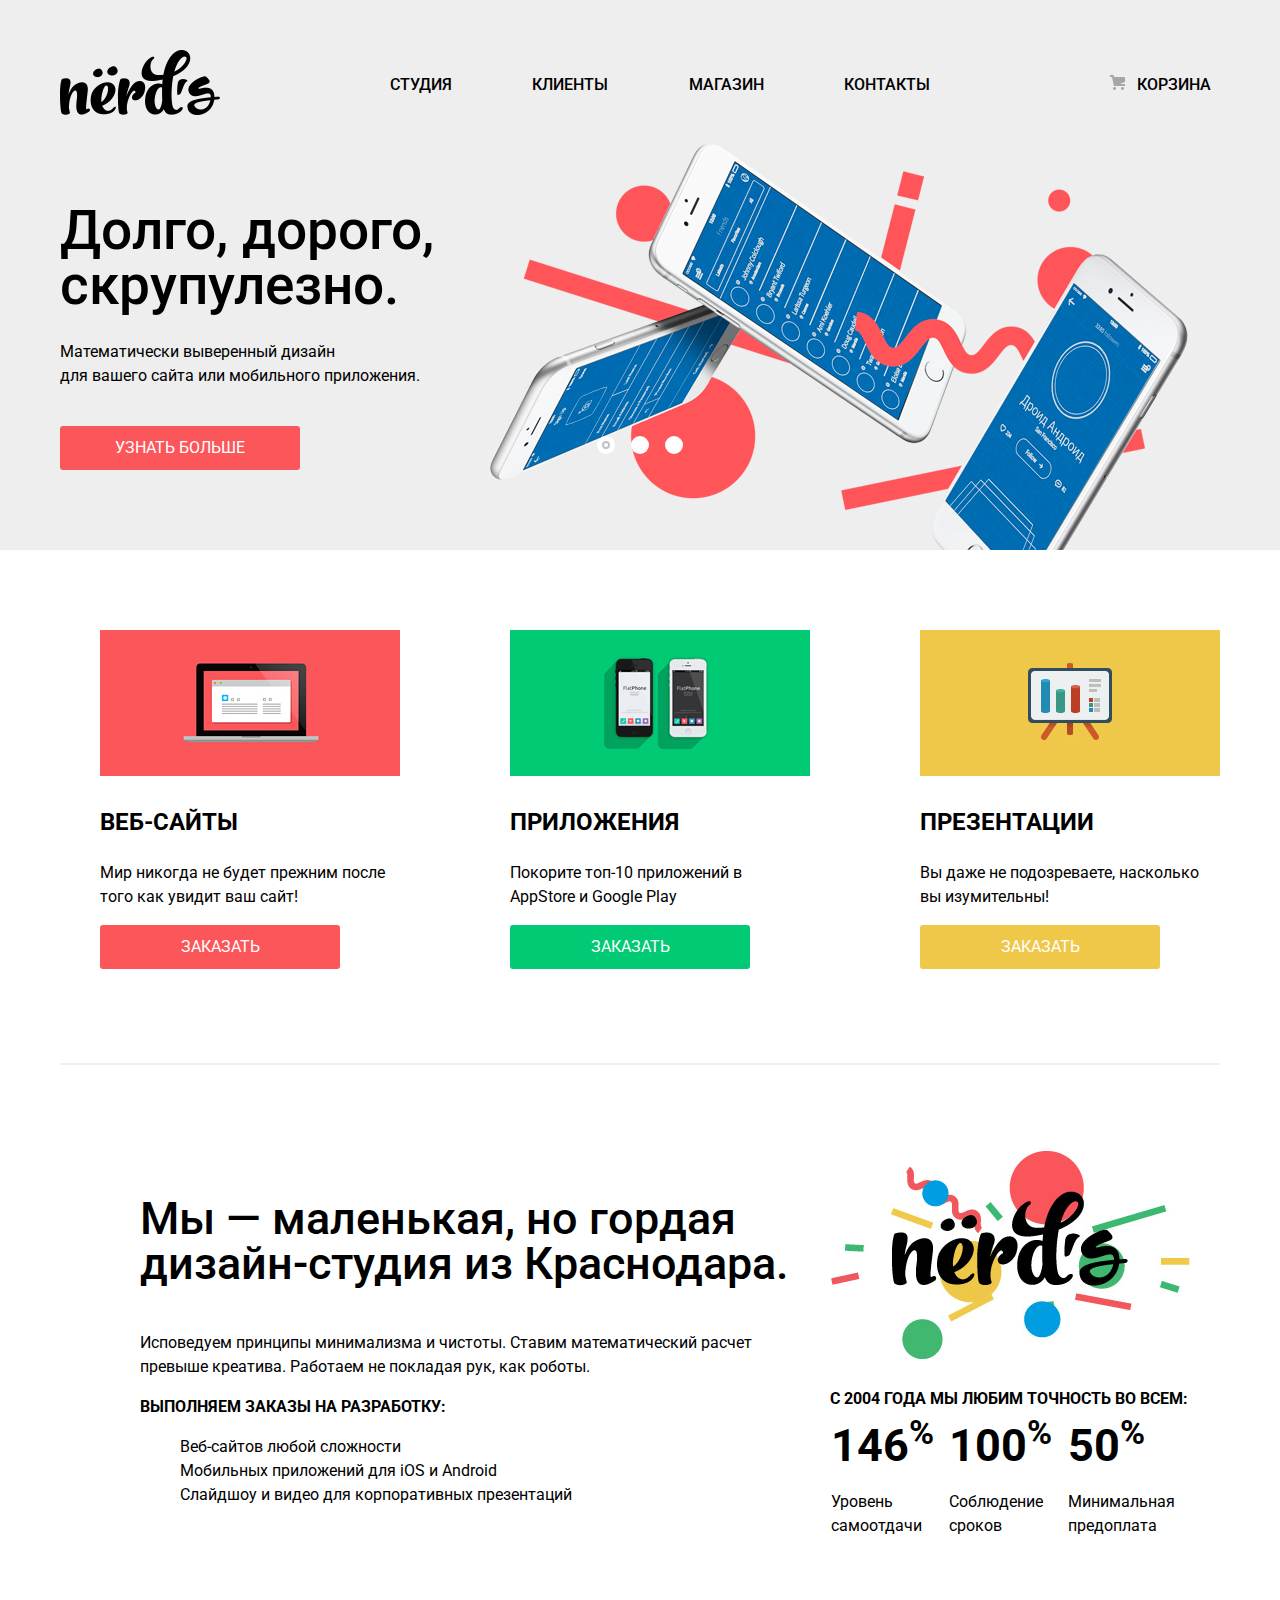
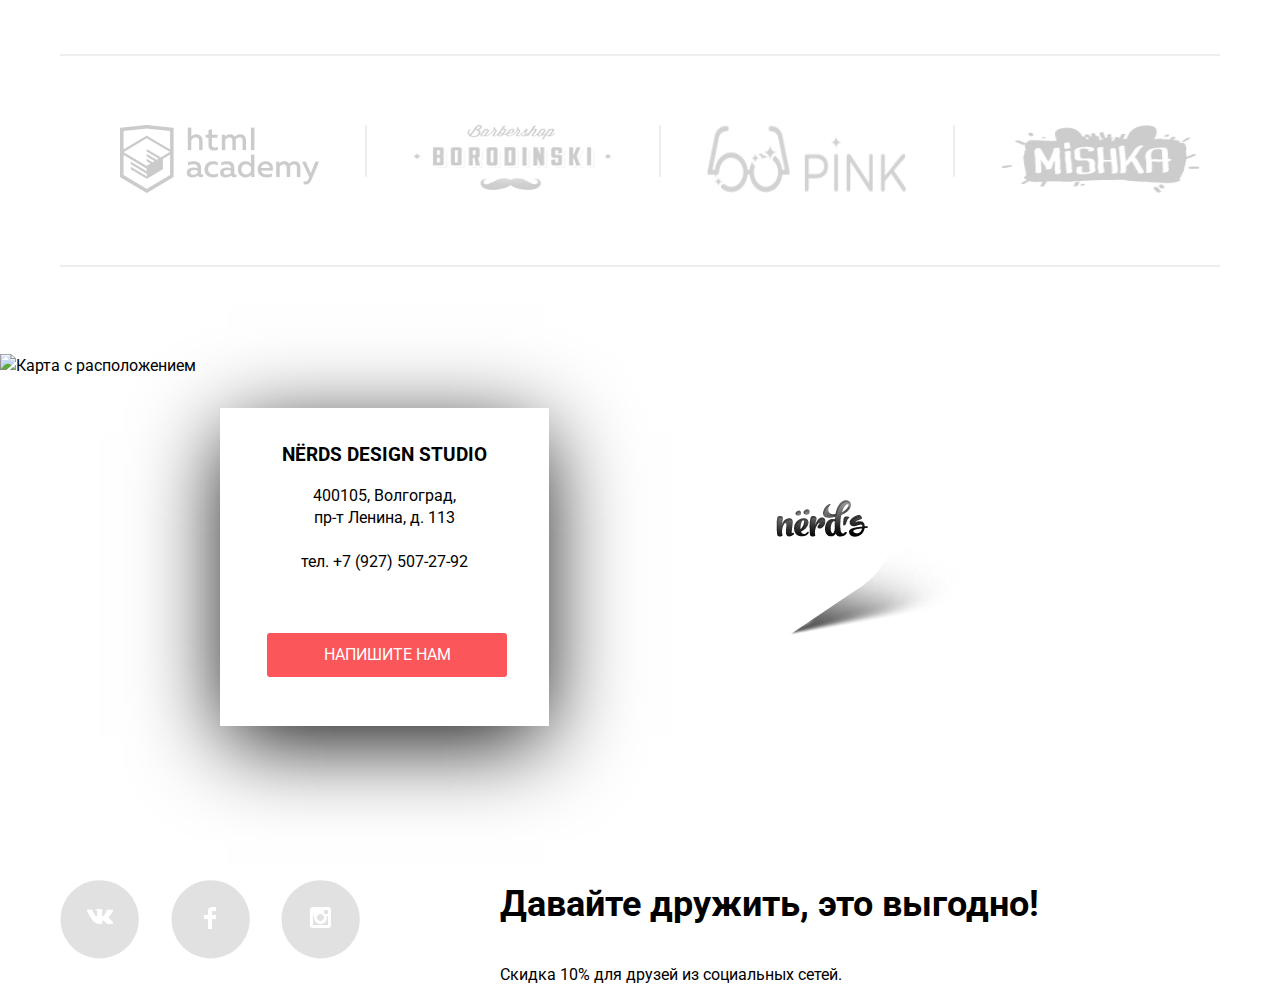
==== index.html @ 1b6fc86b "index page" ====
<!DOCTYPE html>
<html lang="ru">
	<head>
		<meta charset="utf-8">
		<meta name="viewport" content="width=device-width,initial-scale=1">
		<title>web-студия Nerds</title>
		<link href="https://fonts.googleapis.com/css?family=Roboto:400,500&amp;subset=cyrillic" rel="stylesheet">
		<link href="css/normalize.css" rel="stylesheet">
		<link href="css/styles.css" rel="stylesheet">
		<link rel="shortcut icon" href="img/favicon.ico" type="image/x-icon">
	</head>
	<body>
		<header class="main-header">
			<nav class="main-navigation">
				<div class="main-navigation-wrapper">
					<div class="container">
						<a class="main-header-logo" href="#">
							<img src="img/nerds-logo.png" width="160" height="65" alt="Логотип Nerds">
						</a>
						<ul class="site-navigation">
							<li><a href="studio.html">Студия</a></li>
							<li><a href="clients.html">Клиенты</a></li>
							<li><a href="shop.html">Магазин</a></li>
							<li><a href="contacts.html">Контакты</a></li>
						</ul>
						<ul class="user-navigation">
							<li class="cart-link">
								<a class="cart-link" href="#"><img src="img/cart-icon.png" alt="">&nbsp&nbsp&nbspКорзина</a>
							</li>
						</ul>
					</div>
				</div>
			</nav>
		</header>
		<section class="slider">
			<div class="container">
				<h2 class="visually-hidden">Преимущества</h2>
				<input class="visually-hidden" type="radio" id="product-1" name="toggle" checked>
				<input class="visually-hidden" type="radio" id="product-2" name="toggle">
				<input class="visually-hidden" type="radio" id="product-3" name="toggle">
				<div class="slider-controls">
					<label class="slider-controls-item slider-controls-item--1" for="product-1">Первый</label>
					<label class="slider-controls-item slider-controls-item--2" for="product-2">Второй</label>
					<label class="slider-controls-item slider-controls-item--3" for="product-3">Третий</label>
				</div>
				<ul class="slider-list">
					<li class="slider-item">
						<h3>Долго, дорого,<br> скрупулезно.</h3>
						<p>Математически выверенный дизайн<br> для вашего сайта или мобильного приложения.</p>
						<a class="slider-item-button button" href="#">Узнать больше</a>
					</li>
					<li class="slider-item">
						<h3>Любим математику как никто другой</h3>
						<p>Никакого креатива, только математические формулы для расчета идеальных пропорций.</p>
						<a class="slider-item-button button" href="#">Узнать больше</a>
					</li>
					<li class="slider-item">
						<h3>Только ночь,<br> только хардкор</h3>
						<p>Работать днем, как все? Мы против этого.<br> Ближе к полуночи работа только начинается.</p>
						<a class="slider-item-button button" href="#">Узнать больше</a>
					</li>
				</ul>
			</div>
		</section>
		<main class="container">
			<h1 class="visually-hidden">web-студия Nerds</h1>
			<section class="service">
				<h2 class="visually-hidden">Услуги</h2>
				<ul class="service-list">
					<li class="service-item">
						<img src="img/illustration-1.png" width="300" height="146" alt="">
						<h3>ВЕБ-САЙТЫ</h3>
						<p>Мир никогда не будет прежним после того как увидит ваш сайт!</p>
						<a class="button" href="#">Заказать</a>
					</li>
					<li class="service-item">
						<img src="img/illustration-2.png" width="300" height="146" alt="">
						<h3>ПРИЛОЖЕНИЯ</h3>
						<p>Покорите топ-10 приложений в AppStore и Google Play</p>
						<a class="button button-green" href="#">Заказать</a>
					</li>
					<li class="service-item">
						<img src="img/illustration-3.png" width="300" height="146" alt="">
						<h3>ПРЕЗЕНТАЦИИ</h3>
						<p>Вы даже не подозреваете, насколько вы изумительны!</p>
						<a class="button button-yellow" href="#">Заказать</a>
					</li>
				</ul>
			</section>
			<div class="seporate">
				<img src="img/divide.png" width="100%" alt="">
			</div>
			<section class="achievements">
				<div class="work">
					<h2 class="visually-hidden">Достижения</h2>
					<h3>Мы — маленькая, но гордая дизайн-студия из Краснодара.</h3>
					<p>Исповедуем принципы минимализма и чистоты. 
					Ставим математический расчет превыше креатива. 
					Работаем не покладая рук, как роботы.</p>
					<p class="bold">ВЫПОЛНЯЕМ ЗАКАЗЫ НА РАЗРАБОТКУ:</p>
					<ul class="working">
						<li>Веб-сайтов любой сложности</li>
						<li>Мобильных приложений для iOS и Android</li>
						<li>Слайдшоу и видео для корпоративных презентаций</li>
					</ul>
				</div>
				<div class="statistics">
					<img src="img/nerds-illustration.png" width="360" height="208" alt="Логотип Nerds">
					<h4>С 2004 ГОДА МЫ ЛЮБИМ ТОЧНОСТЬ ВО ВСЕМ:</h4>
					<table class="rate">
						<tr class="percent">
							<td>146<sup>%</sup></td>
							<td>100<sup>%</sup></td>
							<td>50<sup>%</sup></td>
						</tr>
						<tr>
							<td>Уровень<br> самоотдачи</td>
							<td>Соблюдение<br> сроков</td>
							<td>Минимальная<br> предоплата</td>
						</tr>
					</table>
				</div>
			</section>
			<div class="seporate">
				<img src="img/divide.png" width="100%" alt="">
			</div>
			<section class="examples">
				<h2 class="visually-hidden">Примеры работ</h2>
				<ul class="projects">
					<li><a href="#"><img src="img/logo-1.png" width="199" height="68" class="semi" alt="Пример сайта html-acadyme"></a></li>
					<li><img src="img/div.png" alt=""></li>
					<li><a href="https://nabegopg.github.io/"><img src="img/logo-2.png" width="199" height="68" class="semi" alt="Пример сайта barbershop"></a></li>
					<li><img src="img/div.png" alt=""></li>
					<li><a href="#"><img src="img/logo-3.png" width="199" height="68" class="semi" alt="Пример сайта pink"></a></li>
					<li><img src="img/div.png" alt=""></li>
					<li><a href="#"><img src="img/logo-4.png" width="199" height="68" class="semi" alt="Пример сайта mishka"></a></li>
				</ul>
			</section>
			<div class="seporate">
				<img src="img/divide.png" width="100%" alt="">
			</div>
		</main>
		<footer class="main-footer">
			<div class="map">
				<img src="img/map-vlg2.png" width="100%"height="416px" alt="Карта с расположением">
				<section class="contacts">
					<h2 class="visually-hidden">Контактная информация</h2>
					<h3>NЁRDS DESIGN STUDIO</h3>
					<p>
						400105, Волгоград,<br>
						пр-т Ленина, д. 113<br><br>
						тел. +7 (927) 507-27-92
					</p>
					<a class="button open-form" href="#">НАПИШИТЕ НАМ</a>
				</section>
				<div class="marker">
					<img src="img/map-marker.png" alt="marker">
				</div>
			</div>
			<div class="container">
				<div class="footer-social">
					<ul>
						<li>
							<a class="social-button" href="#">
								<span class="visually-hidden">Вконтакте</span>
								<img src="img/vk-icon.png" class="social-active" alt="vk">
							</a>
						</li>
						<li>
							<a class="social-button" href="#">
								<span class="visually-hidden">Фейсбук</span>
								<img src="img/fb-icon.png" class="social-active" alt="fb">
							</a>
						</li>
						<li>
							<a class="social-button" href="#">
								<span class="visually-hidden">Инстаграм</span>
								<img src="img/insta-icon.png" class="social-active" alt="inst">
							</a>
						</li>
					</ul>
				</div>
				<div class="sale">
					<h4>Давайте дружить, это выгодно!</h3>
					<p>Скидка 10% для друзей из социальных сетей.</p>
				</div>
			</div>
		</footer>
			<section class="modal modal-form">
				<div class="modal-feedback">
					<h2>Напишите нам</h2>
					<form class="feedback-form" action="https://echo.htmlacademy.ru" method="post">
						<p class="feedback-item">
							<label for="feedback-name">Ваше имя:</label><br>
							<input id="feedback-name" type="text" name="name" value="" placeholder="Имя Фамилия">
						</p>
						<p class="feedback-item">
							<label for="feedback-mail">Ваш e-mail:</label><br>
							<input id="feedback-mail" type="text" name="mail" value="" placeholder="email@example.com">
						</p>
						<p class="feedback-item">
							<label for="feedback-text">Текст письма:</label><br>
							<input id="feedback-text" type="text" name="text" value="" placeholder="В свободной форме">
						</p>
						<button class="button" type="submit">Отправить</button>
					</form>
					<button class="modal-close" id="modal_close" type="button">Х</button>
				</div>
			</section>
			<div class="overlay"></div><!-- Пoдлoжкa -->
		<script src="scripts.js"></script>
	</body>
</html>
---- css/styles.css ----
body {
  margin: 0;
  padding: 0;
  min-width: 1200px;

  font-family: Roboto, Arial, sans-serif;
  font-size: 16px;
  line-height: 24px;
  font-weight: 400;
  color: #000000;
  
  background-color: #ffffff;
  background-image: url("../img/white_back.png");
  background-position: top center;
  background-repeat: no-repeat;
}

a {
	text-decoration: none;
}

.visually-hidden {
	display: none;
	position: absolute;
  width: 1px;
  height: 1px;
  clip: rect(0, 0, 0, 0);
}

.main-header {
  background-color: #eeeeee;
}

.main-header-logo:hover,
.main-header-logo:focus {
	opacity: 0.7;
}

.main-header-logo:active {
	opacity: 0.3;
}

.slider {
  position: relative;
  
  background-color: #eeeeee;
}

.slider {
  position: relative;
  
  background-color: #eeeeee;
}

.slider-controls {
  position: absolute;
  left: 50%;
  bottom: 104px;
  z-index: 100;
  
  width: 160px;
  height: 18px;

  text-align: center;
  font-size: 0;
  transform: translateX(-50%);
}

.slider-controls label {
  position: relative;
  
  display: inline-block;
  width: 18px;
  height: 18px;
  padding: 8px;
  
  border-radius: 50%;
  cursor: pointer;
}

.slider-controls label::after {
  content: "";
  
  position: absolute;
  top: 8px;
  left: 8px;
  z-index: 1;
  
  width: 18px;
  height: 18px;
  
  background: #ffffff;
  
  border-radius: 50%;
}

.slider-list {
  margin: 0;
  padding: 0;
  
  list-style: none;
}

.slider-item {
  display: none;
  padding: 78px 0 80px 0;
}

.slider-item:nth-child(1) {
  background-image: url("../img/slide1.png");
  background-repeat: no-repeat;
  background-position: 93% 18px;
}

.slider-item:nth-child(2) {
  background-image: url("../img/slide2.png");
  background-repeat: no-repeat;
  background-position: 100% 0;
}

.slider-item:nth-child(3) {
  background-image: url("../img/slide3.png");
  background-repeat: no-repeat;
  background-position: 100% 20px;
}

#product-1:checked ~ .slider-list .slider-item:nth-child(1) {
  display: block;
}

#product-2:checked ~ .slider-list .slider-item:nth-child(2) {
  display: block;
}

#product-3:checked ~ .slider-list .slider-item:nth-child(3) {
  display: block;
}

#product-1:checked ~ .slider-controls .slider-controls-item--1::before,
#product-2:checked ~ .slider-controls .slider-controls-item--2::before,
#product-3:checked ~ .slider-controls .slider-controls-item--3::before {
  content: "";
  position: absolute;
  left: 50%;
  top: 50%;
  z-index: 2;
  width: 4px;
  height: 4px;
  margin: -4px;
  background-color: inherit;
  border: 2px solid #c1c1c1;
  border-radius: 50%;
}

.slider-item h3 {
  max-width: 600px;
  margin: 0;
  margin-bottom: 27px;
  
  font-size: 55px;
  line-height: 55px;
  font-weight: 500;
}

.slider-item p {
  max-width: 430px;
  margin: 0;
  margin-bottom: 38px;
}

.button {
  display: block;
  width: 240px;
  padding: 13px 0;
  
  font-size: 16px;
  line-height: 18px;
  color: #ffffff;
  text-transform: uppercase;
  text-align: center;
  text-decoration: none;
  
  background-color: #fb565a;
  border-radius: 3px;
  border: none;
}

.button:hover,
.button:focus {
  background-color: #e74246;
}

.button:active {
  color: rgba(255, 255, 255, 0.3);
  
  background-color: #d7373b;
  box-shadow: 0 3px rgba(0, 0, 0, 0.1) inset;
}

.button-green {
	background-color: #00ca74;
  border-radius: 3px;
  border: none;
}
.button-green:hover,
.button-green:focus {
  background-color: #00bc6c;
}

.button-green:active {
  color: rgba(255, 255, 255, 0.3);
  
  background-color: #00aa62;
  box-shadow: 0 3px rgba(0, 0, 0, 0.1) inset;
}

.button-yellow {
	background-color: #efc84a;
  border-radius: 3px;
  border: none;
}

.button-yellow:hover,
.button-yellow:focus {
  background-color: #eab534;
}

.button-yellow:active {
  color: rgba(255, 255, 255, 0.3);
  
  background-color: #e5a722;
  box-shadow: 0 3px rgba(0, 0, 0, 0.1) inset;
}

.main-navigation {
	margin: 0;
	padding: 0;
	font-size: 16px;
	font-weight: 500;
	line-height: 30px;
	text-transform: uppercase;
	color: #000000;
	background-color: #eeeeee;
	
	display: flex;
	flex-direction: column;
	align-items: center;
	min-height: 10px;
}

.main-navigation-wrapper {
  width: 100%;
}

.main-navigation-wrapper .container {
  display: flex;
  justify-content: space-between;
  margin-top: 50px;
}

.container {
	width: 1200px;
  margin: 0 auto;
  padding: 0 20px;
  box-sizing: border-box;
}

.site-navigation {
	font-size: 16px;
	font-weight: 500;
	line-height: 30px;
	text-transform: uppercase;
	width: 540px;
	margin: 0;
	padding: 0;
	padding-top: 20px;
	list-style: none;
	display: flex;
	justify-content: space-between;
	
	max-height: 32px;
}

.site-navigation-current {
  position: relative;
}

.site-navigation-current::after {
    content: "";
    position: absolute;
    right: -1px;
    bottom: 0;
    left: -1px;
    height: 2px;
    background-color: #fb565a;
}

.user-navigation {
	display: block;
	width: 120px;
	margin: 0;
	padding: 0;
	text-align: center;
	vertical-align: bottom;
	padding-top: 20px;
	max-height: 32px;
}

.site-navigation,
.user-navigation {
  list-style: none;
}

.site-navigation a,
.user-navigation a {
  color: #000000;
}

.site-navigation a:hover,
.site-navigation a:focus,
.user-navigation a:hover,
.user-navigation a:focus {
  color: #fb565a;
}

.service {
	margin-top: 80px;
	margin-bottom: 79px;
}

.service-list {
	display: flex;
	justify-content: space-between;
  list-style: none;
}

.service-item {
	width: 300px;
}

.service-item h3 {
  font-size: 24px;
  font-weight: 700;
  line-height: 30px;
  text-transform: uppercase;
}

.achievements {
	display: flex;
	justify-content: space-between;
	padding-left: 80px;
	padding-right: 250px;
	margin-top: 79px;
	margin-bottom: 70px;
}

.work {
	margin-right: 40px;
	min-width: 650px;
}

.statistics {	
	width: 360px;
}

.examples {
	margin-top: 62px;
	margin-bottom: 50px;
}

.projects {
	display: flex;
	justify-content: space-between;
	margin: 0 20px;
}

.projects li {
	margin: 0;
	
}

table {
	border-collapse: collapse;
	
	padding-top: 20px;
	width: 100%;
	min-height: 136px;
}

.percent {
	font-size: 45px;
	font-weight: 700;
	line-height: 10.06px;
}

.achievements h3 {
	font-size: 45px;
	font-weight: 500;
	line-height: 45px;
}
.achievements h4 {
	font-size: 16px;
	font-weight: 700;
	line-height: 24px;
	text-transform: uppercase;
}

.bold {
	font-size: 16px;
	font-weight: 400;
	line-height: 24px;
	font-weight: 700;
	text-transform: uppercase;
}

.working {
	list-style: none;
}

.projects {
	list-style: none;
}

.semi {
	opacity: 0.2;
}

.semi:hover,
.semi:focus {
	opacity: 1;
}

.semi:active {
	opacity: 0.1;
}

.map {
	position: relative;
	height: 416px;
	
}

.map img {
	position: absolute;
}

.contacts {
	position: absolute;
	padding: 5px;
	margin-left: 140px;
	margin-top: 54px;
	display: block;
	text-align: center;
	width: 319px;
	height: 308px;
	background-color: #ffffff;
	left: 80px;
	
	box-shadow: 0px 19px 86px -7px #000000;
}

.contacts h3 {
	margin-top: 30px;
}

.contacts a {
	margin-left: 42px;
	margin-top: 60px;
	display: block;
	text-align: center;
}

.marker img {
	position: absolute;
	left: 57.9%;
	top: 22%
}

.main-footer {
	margin-top: 80px;
}

.main-footer h4 {
	font-size: 36px;
	font-weight: 700;
}

.main-footer p {
	font-size: 16px;
	font-weight: 400;
	line-height: 22px;
}

.modal-feedback h2 {
	font-size: 45px;
	font-weight: 500;
	line-height: 45px;
}

.feedback-form input[type="text"],
.feedback-form input[type="password"] {
  font: inherit;
  color: #444444;
  border: 2px solid #d7dcde;
}

.feedback-form input:focus {
  border-color: green;
}

.footer-social {
	text-align: center;
	width: 300px;
	margin-right: 140px;
}

.footer-social ul {
	padding: 0;
	margin: 0;
	padding-top: 110px;
	display: flex;
	justify-content: space-between;
}

.social-button {
	display: block;
	width: 79px;
	min-height: 72px;
	padding-top: 27px;
	background-image: url("../img/Shape.png");
	background-position: top center;
	background-repeat: no-repeat;
}

.social-button:hover,
.social-button:focus {
	display: block;
	width: 79px;
	min-height: 72px;
	padding-top: 27px;
	background-image: url("../img/Shape2.png");
	background-position: top center;
	background-repeat: no-repeat;
}

.social-button:active {
	display: block;
	width: 79px;
	min-height: 72px;
	padding-top: 27px;
	background-image: url("../img/Shape3.png");
	background-position: top center;
	background-repeat: no-repeat;
}

.social-active:focus {
	opacity: 0.1;
	/* ���-�� ��� �� ���������� */
}

.sale {
	margin-top: 75px;
	width: 550px;
}

.main-footer .container {
	display: flex;
}

.footer-social ul {
	list-style: none; 
}

.feedback-form {
	margin: 0;
	display: block;
}

.feedback-item {
	width: 330px;
	display: inline-block;
}

.feedback-item:first-child {
	margin-right: 67px;
}

.feedback-item:last-child {
	width: 760px;
}

.modal .button {
	margin-top: 50px;
}

#feedback-name {
	width: 360px;
	height: 50px;
}

#feedback-mail {
	width: 360px;
	height: 50px;
}

#feedback-text {
	width: 760px;
	height: 118px;
}

/* ��������� ���� !!!!!!!!!!!!!!!!!!!!!!!!!!!!!!!!!!!!!!!!!!!!!!!!!!!!!!*/

.modal {
	background-color: white;
	width: 960px;
	min-height: 520px;
	
	position: fixed;
	display: none;
	z-index: 5;
	
	top: 33%;
	left: 33%;
	margin-top: -150px;
	margin-left: -150px;
	
	padding-top: 35px;
	padding-bottom: 45px;
	
	box-shadow: 0px 19px 86px -7px #000000;
}


.modal-feedback {
	padding: 0;
	margin: 0;
	margin-left: 97px;
	margin-right: 97px;
}

.modal-close {
	position: relative;
	cursor: pointer;
	display: block;
	
	width: 33px;
	height: 33px;
	border: 0;
	font-size: 0;
	
	top: -490px;
	left: 750px;
	background-color: #ffffff;
}

.modal-show {
  display: block;
  animation: bounce 0.6s;
  animation-name:
}

.modal-close::before,
.modal-close::after {
  content: "";

  position: absolute;
  top: 14px;
  left: 2px;

  width: 29px;
  height: 3px;

  background-color: #fb565a;
}
.modal-close::before {
  transform: rotate(45deg);
}

.modal-close::after {
  transform: rotate(-45deg);
}

.overlay {
	z-index:3; /* �o��o��a �o���a ���� ���� ��o�� �������o� �a��a, �o ���� ��o� �o�a���o�o o��a */
	position:fixed; /* �����a ��������a�� ���� �a�� */
	background-color:#000; /* ����a� */
	opacity:0.8; /* �o ����o�o ��o��a��a */
	-moz-opacity:0.8; /* ���� ������������ ��� ������ ��������� */
	filter:alpha(opacity=80);
	width:100%; 
	height:100%; /* �a����o� �o ���� ���a� */
	top:0; /* ������ � ����a 0, o���a������� ��o����a! */
	left:0;
	cursor:pointer;
	display:none; /* � o����o� �o��o���� � ���) */
}

@keyframes bounce {
  0% {
    transform: translateY(-2000px);
  }

  70% {
    transform: translateY(30px);
  }

  90% {
    transform: translateY(-10px);
  }

  100% {
    transform: translateY(0);
  }
}

/* ������� 1111111111111111111111111111111111111 */ 

.main-container {
	display: flex;
	
	border: 2px dotted yellow;
}

.filtres {
	display: flex;
	justify-content: space-between;
	
	border: 1px solid blue;
}

.catalog-list {
	display: flex;
	flex-wrap: wrap;
	list-style: none;
	margin-top: 49px;
	
	
	border: 1px solid green;
}

.catalog-item {
	padding: 20px 19px;
	margin: 10px 10px;
	
	border: 1px solid red;
}

.legend1 {
	padding: 0;
	margin-top: 29px;
	margin-left: 40px;
  font-size: 18px;
  line-height: 24px;
  text-transform: uppercase;
  font-weight: 700;
  border: 1px solid red;
}

.legend1 ul {
	display: inline-block;
	
	list-style: none;
	
}

.pagination-list {
	display: flex;
	flex-wrap: wrap;
	padding: 0;
	margin: 0;
	list-style: none;
	align-items: center;
}

.pagination-item {
  margin-right: 5px;
}

.pagination-item:last-child {
  margin-right: 0;
}

.pagination-item a {
	display: block;
  padding: 10px 19px;
  color: #000000;

  background-color: #eeeeee;
}

.pagination-item a:hover,
.pagination-item a:focus,
.pagination-item a:active {
  background-color: #663d15;
}

.pagination-item-current a {
  color: #000000;

  background-color: #ffffff;
}

.pagination-item-current a:hover,
.pagination-item-current a:focus,
.pagination-item-current a:active {
  color: #000000;

  background-color: #ffffff;
}

.filter-button {
	margin-top: 45px;
	font-size: 16px;
	font-weight: 500;
	line-height: 18px;
	color: #000000;
	background-color: #eeeeee;
	width: 260px;
}

.page-title-container {
	width: 100%;
	min-height: 241px;
	background-color: #eeeeee;
	text-align: center;
    vertical-align:middle;
    line-height: 241px;
}

.page-title-container h1 {
	margin: 0;
}
.filter-item {
  margin: 0;
  padding: 0;
  
  border: none;
  
  /* ��� ������������ */
  width: 260px;
  margin: 50px auto; 
}

.range-filter {
  width: 260px;
  margin-top: 49px;
}

.filter-item legend {
  font-size: 18px;
  line-height: 24px;
  text-transform: uppercase;
  font-weight: 700;
}

.legend1 {
	
	margin-top: 49px;
	margin-left: 40px;
  font-size: 18px;
  line-height: 24px;
  text-transform: uppercase;
  font-weight: 700;
  border: 1px solid red;
}

.legend1 ul {
	display: flex;
	justify-content: space-between;
	
	list-style: none;
}

.legend li:first-child {
	margin-left: 360px;  /* ne rabotaet */
}

.range-controls {
  position: relative;
  
  height: 41px;
  margin-bottom: 15px;
  padding-top: 39px;
  padding-right: 20px;
  padding-left: 20px;
  
  background-color: #f1f1f1;
  
  border-radius: 5px;
}

.range-controls .scale {
  height: 2px;

  background: #d7dcde;
}

.range-controls .bar {
  width: 70%;
  height: 2px;

  background: #00ca74;
}

.range-controls .toggle {
  position: absolute;
  top: 31px;
  left: 0;
  
  width: 4px;
  height: 4px;
  padding: 0;

  border: 8px solid #ffffff;
  background-color: #ababab;
  box-shadow: 0 2px 1px 0 #cfcfcf;
  border-radius: 50%;
  cursor: pointer;
}

.range-controls .toggle-min {
  left: 50px;
}

.range-controls .toggle-max {
  left: 110px;
}

.price-controls {
  font-size: 0;
}

.price-controls label {
  display: inline-block;
  width: 50%;
  
  font-size: 16px;
  text-transform: uppercase;
}

.price-controls input {
  width: 60px;
  padding: 8px 10px;
  margin-left: 10px;
  
  font-family: Roboto, Arial, sans-serif;
  font-size: 16px;
  text-align: center;
  color: #283136;
  
  border: none;
  border-radius: 5px;
  background: #f1f1f1;
}

.max-price {
  text-align: right;
}


/* �������������������� */
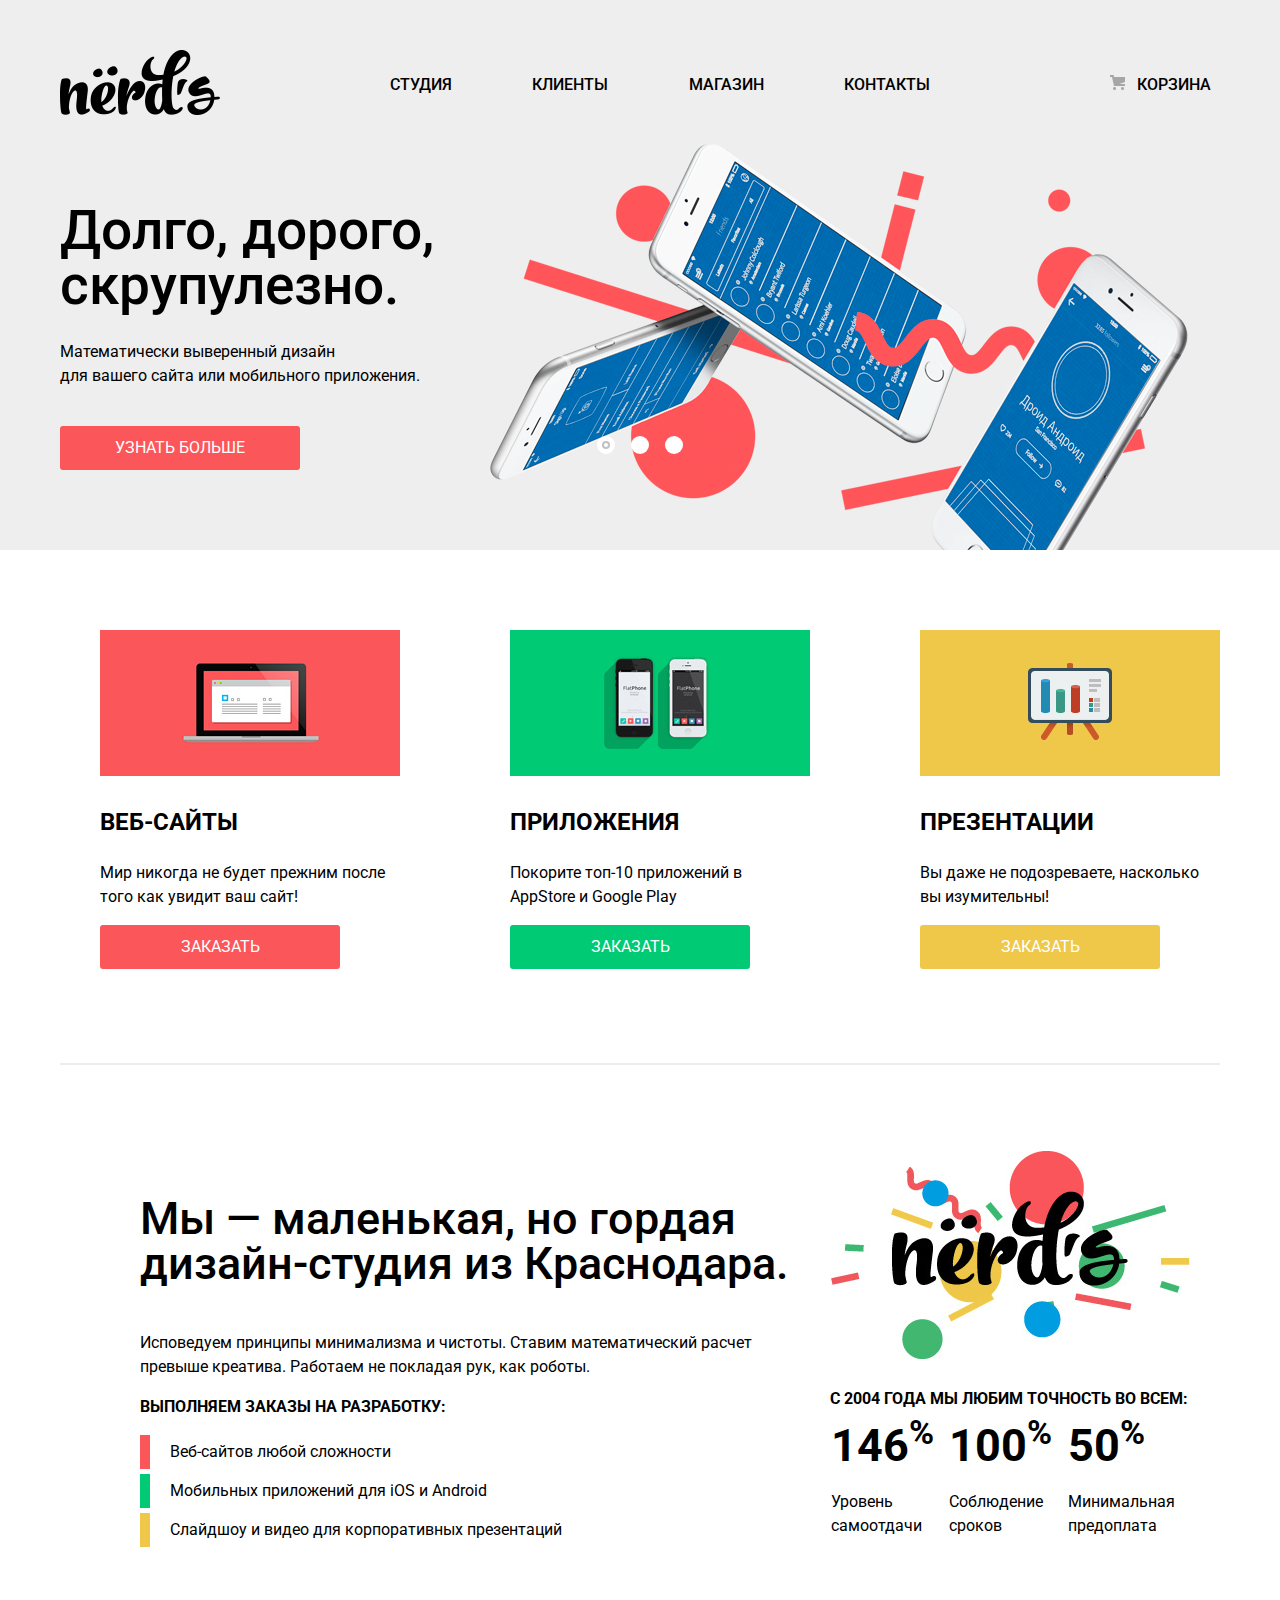
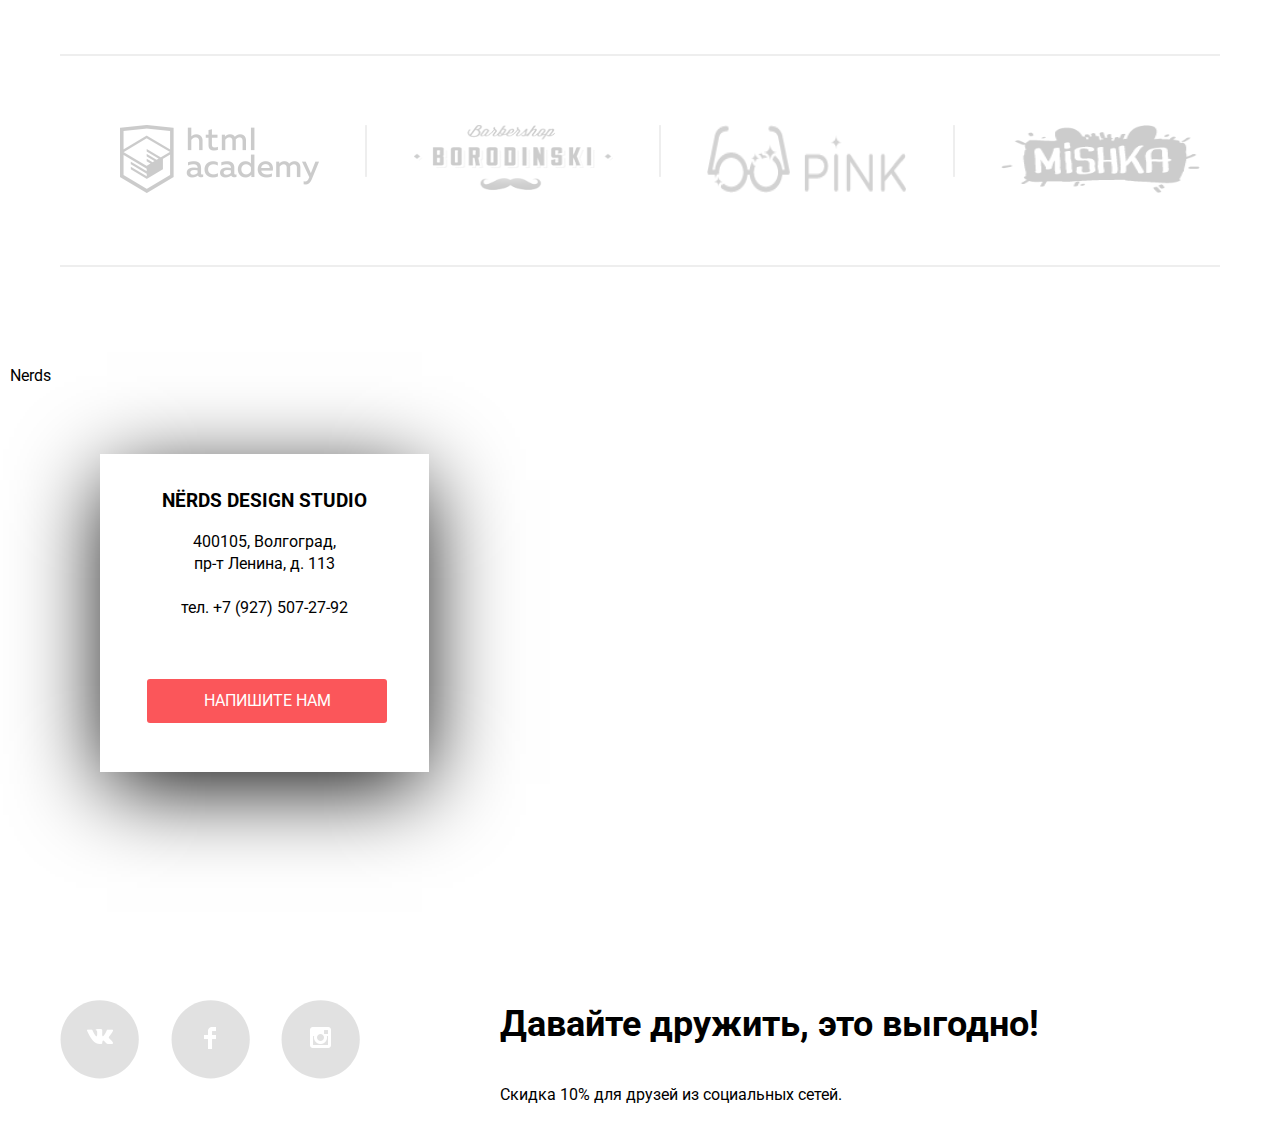
==== commit 6073a15a: "index" ====
--- a/index.html
+++ b/index.html
@@ -8,6 +8,7 @@
 		<link href="css/normalize.css" rel="stylesheet">
 		<link href="css/styles.css" rel="stylesheet">
 		<link rel="shortcut icon" href="img/favicon.ico" type="image/x-icon">
+		<script type="text/javascript" src="http://maps.google.com/maps/api/js?sensor=false"></script>
 	</head>
 	<body>
 		<header class="main-header">
@@ -87,7 +88,7 @@
 					</li>
 				</ul>
 			</section>
-			<div class="seporate">
+			<div class="separate">
 				<img src="img/divide.png" width="100%" alt="">
 			</div>
 			<section class="achievements">
@@ -121,7 +122,7 @@
 					</table>
 				</div>
 			</section>
-			<div class="seporate">
+			<div class="separate">
 				<img src="img/divide.png" width="100%" alt="">
 			</div>
 			<section class="examples">
@@ -136,13 +137,13 @@
 					<li><a href="#"><img src="img/logo-4.png" width="199" height="68" class="semi" alt="Пример сайта mishka"></a></li>
 				</ul>
 			</section>
-			<div class="seporate">
+			<div class="separate">
 				<img src="img/divide.png" width="100%" alt="">
 			</div>
 		</main>
 		<footer class="main-footer">
-			<div class="map">
-				<img src="img/map-vlg2.png" width="100%"height="416px" alt="Карта с расположением">
+			<div class="map-contacts">
+				<div class="map" id="makemap_canvas">Nerds</div>
 				<section class="contacts">
 					<h2 class="visually-hidden">Контактная информация</h2>
 					<h3>NЁRDS DESIGN STUDIO</h3>
@@ -153,9 +154,6 @@
 					</p>
 					<a class="button open-form" href="#">НАПИШИТЕ НАМ</a>
 				</section>
-				<div class="marker">
-					<img src="img/map-marker.png" alt="marker">
-				</div>
 			</div>
 			<div class="container">
 				<div class="footer-social">
--- a/css/styles.css
+++ b/css/styles.css
@@ -415,7 +415,18 @@
 
 .working {
 	list-style: none;
-}
+	padding: 0;
+}
+
+.working li {
+	padding: 5px 20px;
+	margin-bottom: 5px;
+	border-left: 10px solid #fb565a;
+}
+.working li:nth-child(2){border-color: #00ca74;}
+.working li:nth-child(3){border-color: #efc84a;}
+
+
 
 .projects {
 	list-style: none;
@@ -434,27 +445,25 @@
 	opacity: 0.1;
 }
 
+.map-contacts {
+	position: relative;
+}
+
 .map {
-	position: relative;
-	height: 416px;
-	
-}
-
-.map img {
-	position: absolute;
+	height: 516px;
+	padding: 10px;
 }
 
 .contacts {
 	position: absolute;
 	padding: 5px;
-	margin-left: 140px;
-	margin-top: 54px;
-	display: block;
+	top:  100px;
+	left: 100px;
+	
 	text-align: center;
 	width: 319px;
 	height: 308px;
 	background-color: #ffffff;
-	left: 80px;
 	
 	box-shadow: 0px 19px 86px -7px #000000;
 }
@@ -468,12 +477,6 @@
 	margin-top: 60px;
 	display: block;
 	text-align: center;
-}
-
-.marker img {
-	position: absolute;
-	left: 57.9%;
-	top: 22%
 }
 
 .main-footer {
@@ -739,10 +742,43 @@
 }
 
 .catalog-item {
-	padding: 20px 19px;
-	margin: 10px 10px;
-	
+	padding: 0;
+	margin: 20px 10px;
+	padding-bottom: 0;
+	
+	border-top: 30px solid #f1f1f1;
+	border-radius: 10px;
 	border: 1px solid red;
+}
+
+.catalog-item-image {
+	position: absolute;
+	
+}
+
+.catalog-item-price {
+	margin-top: 360px;
+	margin-bottom: 0;
+	
+	display: block;
+	width: 360px;
+	background-color: #f1f1f1;
+	text-align: center;
+	padding-top: 20px;
+	padding-bottom: 50px;
+	
+	position: relative;
+}
+
+.catalog-item-image:hover {
+	
+}
+
+.catalog-item-price a {
+	margin-left: auto;
+	margin-right: auto;
+	display: block;
+	text-align: center;
 }
 
 .legend1 {
@@ -760,16 +796,19 @@
 	display: inline-block;
 	
 	list-style: none;
-	
 }
 
 .pagination-list {
 	display: flex;
 	flex-wrap: wrap;
 	padding: 0;
-	margin: 0;
+	width: 300px;
+	margin-left: auto;
+	margin-right: auto;
 	list-style: none;
 	align-items: center;
+	
+	border: 1px solid green;
 }
 
 .pagination-item {
@@ -959,3 +998,4 @@
 
 
 /* �������������������� */
+
